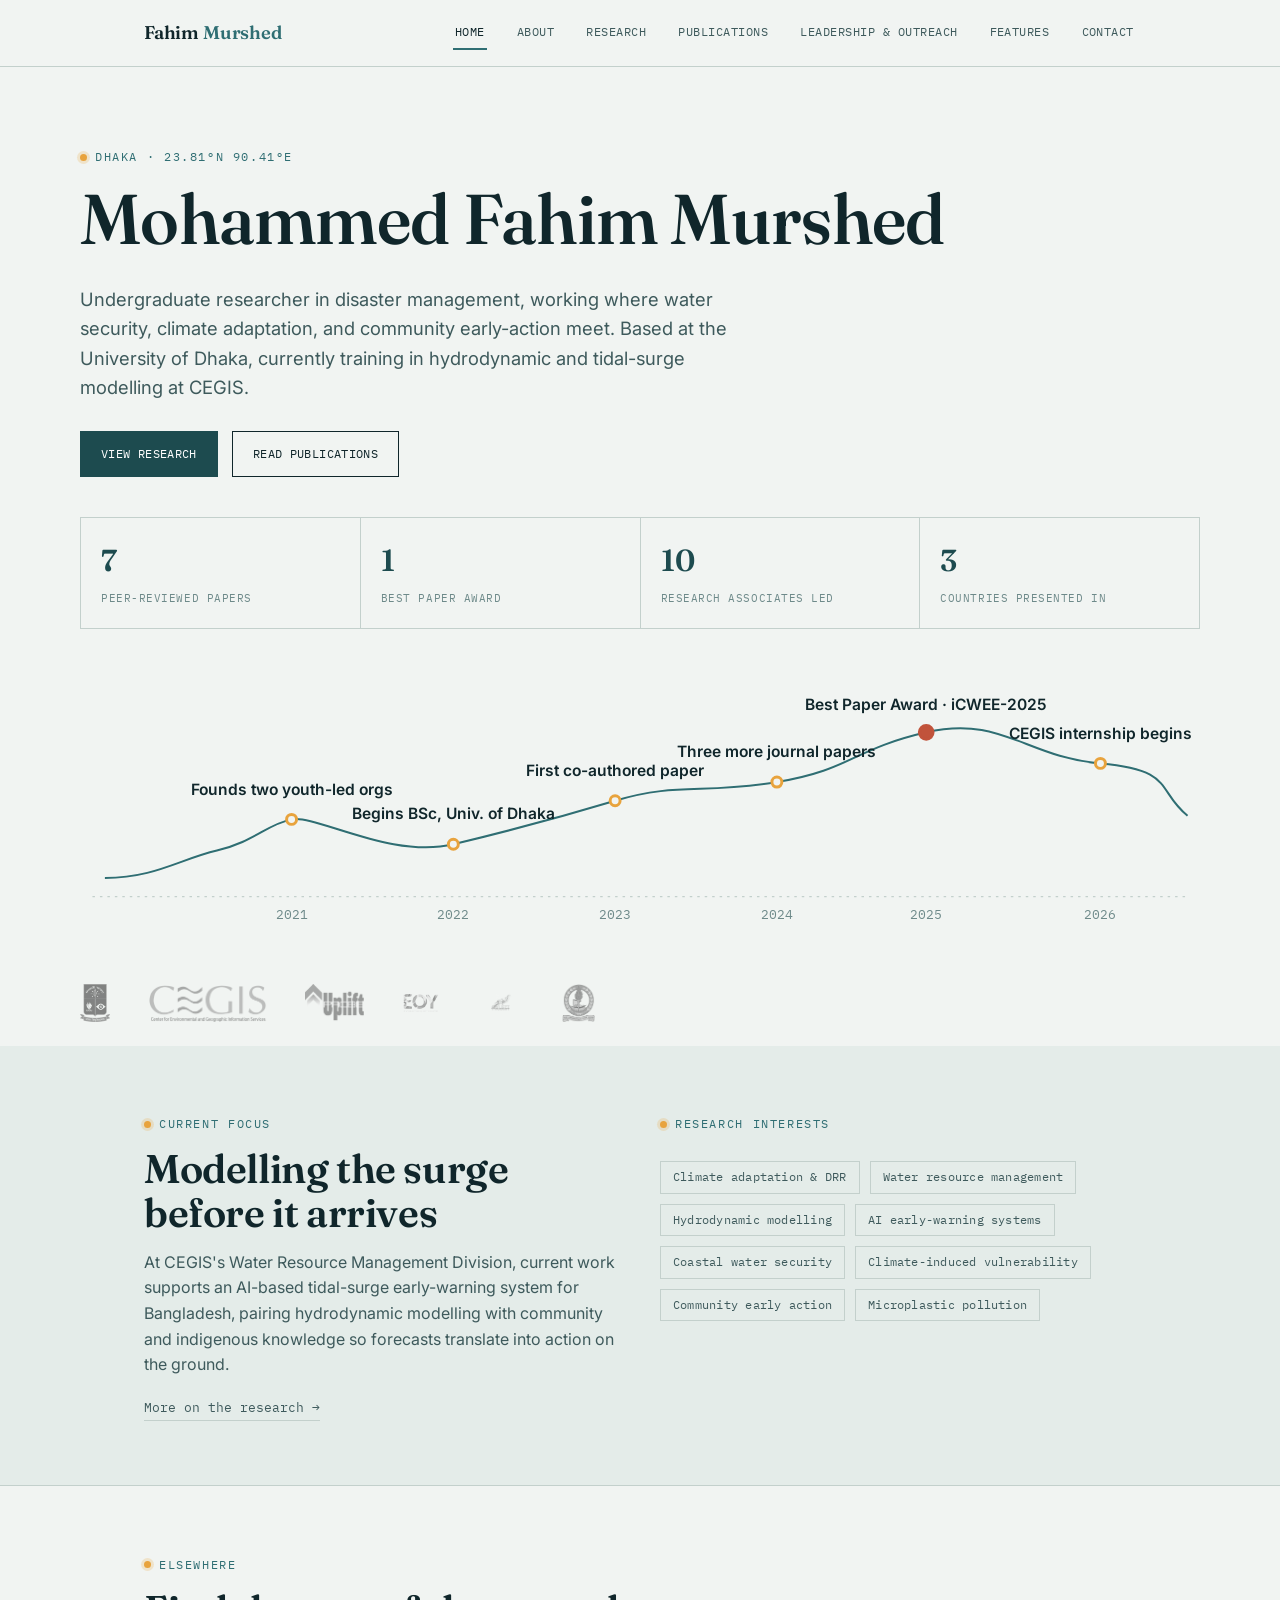
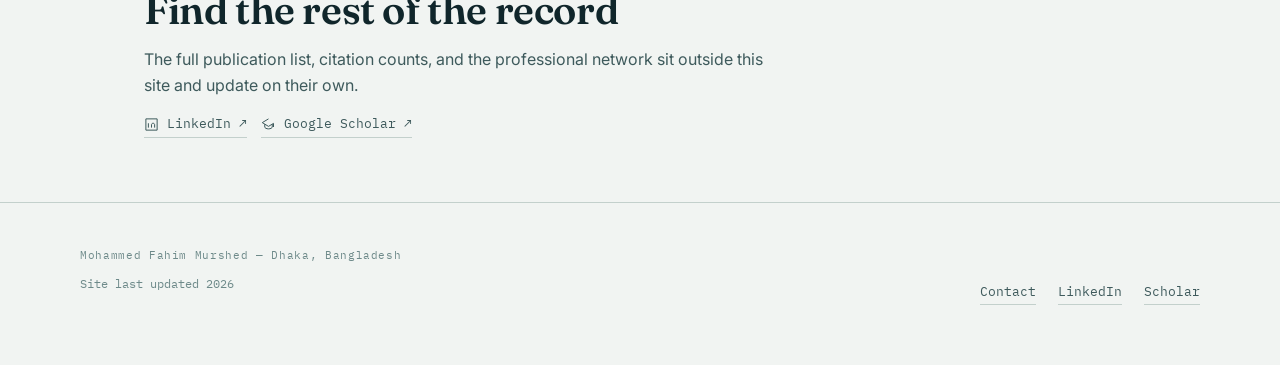
==== index.html @ e4953a94 "Add files via upload" ====
<!DOCTYPE html>
<html lang="en">
<head>
<meta charset="UTF-8">
<meta name="viewport" content="width=device-width, initial-scale=1.0">
<title>Mohammed Fahim Murshed — Disaster Management &amp; Climate Adaptation Research</title>
<meta name="description" content="Academic portfolio of Mohammed Fahim Murshed: disaster management, water security, climate adaptation, and community early-action research from Dhaka, Bangladesh.">
<link rel="preconnect" href="https://fonts.googleapis.com">
<link rel="preconnect" href="https://fonts.gstatic.com" crossorigin>
<link href="https://fonts.googleapis.com/css2?family=Fraunces:opsz,wght@9..144,400;9..144,560;9..144,650&family=Inter:wght@400;500;600;700&family=IBM+Plex+Mono:wght@400;500&display=swap" rel="stylesheet">
<link rel="stylesheet" href="css/style.css">
</head>
<body>
<a class="skip-link" href="#main">Skip to content</a>

<header class="site">
  <div class="nav-row">
    <a class="brand" href="index.html">Fahim <span>Murshed</span></a>
    <nav class="links" aria-label="Primary">
      <a href="index.html">Home</a>
      <a href="about.html">About</a>
      <a href="research.html">Research</a>
      <a href="publications.html">Publications</a>
      <a href="leadership.html">Leadership &amp; Outreach</a>
      <a href="features.html">Features</a>
      <a href="contact.html">Contact</a>
    </nav>
    <button class="nav-toggle" aria-label="Toggle menu" aria-expanded="false"><span></span></button>
  </div>
</header>

<main id="main">

  <section class="hero container">
    <p class="eyebrow">DHAKA · 23.81°N 90.41°E</p>
    <h1>Mohammed Fahim Murshed</h1>
    <p class="lede">Undergraduate researcher in disaster management, working where water security, climate adaptation, and community early-action meet. Based at the University of Dhaka, currently training in hydrodynamic and tidal-surge modelling at CEGIS.</p>

    <div class="btn-row">
      <a class="btn primary" href="research.html">View research</a>
      <a class="btn" href="publications.html">Read publications</a>
    </div>

    <div class="hero-stats reveal">
      <div><span class="num">7</span><span class="lbl">Peer-reviewed papers</span></div>
      <div><span class="num">1</span><span class="lbl">Best Paper Award</span></div>
      <div><span class="num">10</span><span class="lbl">Research associates led</span></div>
      <div><span class="num">3</span><span class="lbl">Countries presented in</span></div>
    </div>

    <div class="timeline-wrap reveal">
      <svg class="timeline-svg" viewBox="0 0 900 210" role="img" aria-labelledby="tl-title tl-desc">
        <title id="tl-title">Career milestones, 2019–2026</title>
        <desc id="tl-desc">A hydrograph-style line charting key milestones from secondary school through the current research internship.</desc>

        <line class="tl-axis" x1="10" y1="170" x2="890" y2="170" stroke-dasharray="2 4"/>

        <path class="tl-line" d="M20,155
          C 60,155 80,140 110,133
          S 150,112 170,108
          S 250,140 300,128
          S 380,108 430,93
          S 500,88 560,78
          S 620,52 680,38
          S 760,58 820,63
          S 865,85 890,105" />

        <g class="tl-point"><circle cx="170" cy="108" r="4"/>
          <text class="tl-text" x="170" y="88" text-anchor="middle">Founds two youth-led orgs</text>
          <text class="tl-year" x="170" y="188" text-anchor="middle">2021</text>
        </g>
        <g class="tl-point"><circle cx="300" cy="128" r="4"/>
          <text class="tl-text" x="300" y="108" text-anchor="middle">Begins BSc, Univ. of Dhaka</text>
          <text class="tl-year" x="300" y="188" text-anchor="middle">2022</text>
        </g>
        <g class="tl-point"><circle cx="430" cy="93" r="4"/>
          <text class="tl-text" x="430" y="73" text-anchor="middle">First co-authored paper</text>
          <text class="tl-year" x="430" y="188" text-anchor="middle">2023</text>
        </g>
        <g class="tl-point"><circle cx="560" cy="78" r="4"/>
          <text class="tl-text" x="560" y="58" text-anchor="middle">Three more journal papers</text>
          <text class="tl-year" x="560" y="188" text-anchor="middle">2024</text>
        </g>
        <g class="tl-point major"><circle cx="680" cy="38" r="5.5"/>
          <text class="tl-text" x="680" y="20" text-anchor="middle">Best Paper Award · iCWEE-2025</text>
          <text class="tl-year" x="680" y="188" text-anchor="middle">2025</text>
        </g>
        <g class="tl-point"><circle cx="820" cy="63" r="4"/>
          <text class="tl-text" x="820" y="43" text-anchor="middle">CEGIS internship begins</text>
          <text class="tl-year" x="820" y="188" text-anchor="middle">2026</text>
        </g>
      </svg>
    </div>

    <div class="logo-strip reveal" aria-label="Affiliated organizations">
      <img src="assets/logos/dhaka-university.png" alt="University of Dhaka">
      <img src="assets/logos/cegis.png" alt="CEGIS">
      <img src="assets/logos/uplift-probe.png" alt="Uplift Probe">
      <img src="assets/logos/evolution-of-youth.png" alt="Evolution of Youth">
      <img src="assets/logos/project-evolved-bangladesh.png" alt="Project Evolved Bangladesh">
      <img src="assets/logos/drmc.png" alt="Dhaka Residential Model College">
    </div>
  </section>

  <section class="section panel">
    <div class="container grid-2">
      <div class="reveal">
        <p class="eyebrow">Current focus</p>
        <h2>Modelling the surge before it arrives</h2>
        <p>At CEGIS's Water Resource Management Division, current work supports an AI-based tidal-surge early-warning system for Bangladesh, pairing hydrodynamic modelling with community and indigenous knowledge so forecasts translate into action on the ground.</p>
        <a class="icon-link" href="research.html">More on the research →</a>
      </div>
      <div class="reveal">
        <p class="eyebrow">Research interests</p>
        <div class="pill-row">
          <span class="pill">Climate adaptation &amp; DRR</span>
          <span class="pill">Water resource management</span>
          <span class="pill">Hydrodynamic modelling</span>
          <span class="pill">AI early-warning systems</span>
          <span class="pill">Coastal water security</span>
          <span class="pill">Climate-induced vulnerability</span>
          <span class="pill">Community early action</span>
          <span class="pill">Microplastic pollution</span>
        </div>
      </div>
    </div>
  </section>

  <section class="section">
    <div class="container">
      <p class="eyebrow">Elsewhere</p>
      <h2>Find the rest of the record</h2>
      <p>The full publication list, citation counts, and the professional network sit outside this site and update on their own.</p>
      <div class="btn-row" style="margin-top:8px;">
        <a class="icon-link" href="https://www.linkedin.com/in/fahim65200/" target="_blank" rel="noopener">
          <svg viewBox="0 0 24 24" fill="none" stroke="currentColor" stroke-width="1.6"><path d="M7 17V10M7 7v.01M12 17v-4.5c0-1.5 1-2.5 2.5-2.5s2.5 1 2.5 2.5V17M3 3h18v18H3z"/></svg>
          LinkedIn ↗
        </a>
        <a class="icon-link" href="https://scholar.google.com/citations?user=b2L1g1sAAAAJ&hl=en&oi=ao" target="_blank" rel="noopener">
          <svg viewBox="0 0 24 24" fill="none" stroke="currentColor" stroke-width="1.6"><path d="M12 3 2 9l10 6 8-4.8V16M6 11.5V16c0 1.5 2.7 3 6 3s6-1.5 6-3v-4.5"/></svg>
          Google Scholar ↗
        </a>
      </div>
    </div>
  </section>

</main>

<footer class="site">
  <div class="footer-row">
    <div>
      <p class="tag">Mohammed Fahim Murshed — Dhaka, Bangladesh</p>
      <p class="footer-fine">Site last updated 2026</p>
    </div>
    <div class="footer-links">
      <a class="icon-link" href="contact.html">Contact</a>
      <a class="icon-link" href="https://www.linkedin.com/in/fahim65200/" target="_blank" rel="noopener">LinkedIn</a>
      <a class="icon-link" href="https://scholar.google.com/citations?user=b2L1g1sAAAAJ&hl=en&oi=ao" target="_blank" rel="noopener">Scholar</a>
    </div>
  </div>
</footer>

<script src="js/main.js"></script>
</body>
</html>
---- css/style.css ----
/* ============================================================
   Mohammed Fahim Murshed — Academic Portfolio
   Design language: a hydrograph / tide-gauge reading.
   The signature line motif that runs through the site is drawn
   from the subject's own research (tidal-surge early warning) —
   career milestones and section breaks are rendered the way a
   gauge station renders a water-level trace.
   ============================================================ */

:root{
  --bg:        #F1F4F2;
  --bg-panel:  #E4ECE9;
  --bg-panel-2:#DCE6E2;
  --ink:       #10262B;
  --ink-soft:  #3E5A5C;
  --ink-faint: #6E8A8A;
  --teal:      #2F6E73;
  --teal-deep: #1D4B4F;
  --amber:     #E8A33D;
  --coral:     #C1533B;
  --hairline:  #C3D0CC;
  --white:     #FFFFFF;

  --display: "Fraunces", "Iowan Old Style", serif;
  --body:    "Inter", -apple-system, BlinkMacSystemFont, sans-serif;
  --mono:    "IBM Plex Mono", ui-monospace, SFMono-Regular, monospace;

  --maxw: 1120px;
  --pad: clamp(20px, 5vw, 64px);
}

*,*::before,*::after{ box-sizing:border-box; }
html{ scroll-behavior:smooth; }

@media (prefers-reduced-motion: reduce){
  html{ scroll-behavior:auto; }
  *,*::before,*::after{ animation-duration:0.01ms !important; animation-iteration-count:1 !important; transition-duration:0.01ms !important; }
}

body{
  margin:0;
  background:var(--bg);
  color:var(--ink);
  font-family:var(--body);
  font-size:16px;
  line-height:1.6;
  -webkit-font-smoothing:antialiased;
}

img{ max-width:100%; display:block; }
a{ color:inherit; }

h1,h2,h3,h4{
  font-family:var(--display);
  font-weight:600;
  line-height:1.08;
  margin:0 0 0.4em;
  color:var(--ink);
  letter-spacing:-0.01em;
}
h1{ font-size:clamp(2.4rem, 6vw, 4.4rem); font-optical-sizing:auto; font-weight:560; }
h2{ font-size:clamp(1.7rem, 3.6vw, 2.5rem); }
h3{ font-size:clamp(1.15rem, 2vw, 1.45rem); }

p{ margin:0 0 1em; color:var(--ink-soft); max-width:62ch; }

.eyebrow{
  font-family:var(--mono);
  font-size:0.72rem;
  letter-spacing:0.14em;
  text-transform:uppercase;
  color:var(--teal);
  display:inline-flex;
  align-items:center;
  gap:8px;
  margin-bottom:14px;
}
.eyebrow::before{
  content:"";
  width:7px; height:7px;
  border-radius:50%;
  background:var(--amber);
  box-shadow:0 0 0 3px rgba(232,163,61,0.22);
  flex:none;
}

.tag{
  font-family:var(--mono);
  font-size:0.68rem;
  letter-spacing:0.06em;
  color:var(--ink-faint);
}

.container{
  max-width:var(--maxw);
  margin:0 auto;
  padding-left:var(--pad);
  padding-right:var(--pad);
}

/* ---------- header / nav ---------- */
header.site{
  position:sticky; top:0; z-index:40;
  background:rgba(241,244,242,0.88);
  backdrop-filter:blur(8px);
  border-bottom:1px solid var(--hairline);
}
.nav-row{
  max-width:var(--maxw);
  margin:0 auto;
  padding:16px var(--pad);
  display:flex;
  align-items:center;
  justify-content:space-between;
  gap:24px;
}
.brand{
  font-family:var(--display);
  font-weight:600;
  font-size:1.15rem;
  text-decoration:none;
  color:var(--ink);
  letter-spacing:-0.01em;
}
.brand span{ color:var(--teal); }

nav.links{
  display:flex;
  align-items:center;
  gap:28px;
  font-family:var(--mono);
  font-size:0.78rem;
  letter-spacing:0.04em;
  text-transform:uppercase;
}
nav.links a{
  text-decoration:none;
  color:var(--ink-soft);
  padding:6px 2px;
  border-bottom:2px solid transparent;
  transition:color .15s ease, border-color .15s ease;
}
nav.links a:hover, nav.links a:focus-visible{ color:var(--ink); border-color:var(--amber); }
nav.links a.active{ color:var(--ink); border-color:var(--teal); }

.nav-toggle{
  display:none;
  background:none; border:1px solid var(--hairline); border-radius:8px;
  width:40px; height:40px; cursor:pointer;
  align-items:center; justify-content:center;
}
.nav-toggle span, .nav-toggle span::before, .nav-toggle span::after{
  content:""; display:block; width:18px; height:2px; background:var(--ink);
  position:relative; transition:transform .2s ease, opacity .2s ease;
}
.nav-toggle span::before{ position:absolute; top:-6px; }
.nav-toggle span::after{ position:absolute; top:6px; }

@media (max-width: 760px){
  nav.links{
    position:fixed; inset:64px 0 auto 0; z-index:39;
    background:var(--bg); border-bottom:1px solid var(--hairline);
    flex-direction:column; align-items:flex-start; gap:0;
    padding:8px var(--pad) 18px;
    transform:translateY(-8px); opacity:0; pointer-events:none;
    transition:transform .18s ease, opacity .18s ease;
  }
  nav.links.open{ transform:translateY(0); opacity:1; pointer-events:auto; }
  nav.links a{ width:100%; padding:12px 0; border-bottom:1px solid var(--hairline); }
  .nav-toggle{ display:flex; }
}

/* ---------- gauge / hydrograph divider ---------- */
.gauge-rule{
  width:100%;
  height:34px;
  display:block;
  color:var(--teal);
}
.gauge-rule path{ fill:none; stroke:currentColor; stroke-width:1.4; opacity:0.55; }
.gauge-rule .baseline{ stroke:var(--hairline); stroke-width:1; opacity:1; }

.section{
  padding:64px 0;
  border-bottom:1px solid var(--hairline);
}
.section:last-of-type{ border-bottom:none; }
.section.panel{ background:var(--bg-panel); }

/* ---------- hero ---------- */
.hero{ padding:76px 0 24px; }
.hero .lede{ font-size:1.15rem; max-width:56ch; color:var(--ink-soft); }
.hero-stats{
  display:grid; grid-template-columns:repeat(auto-fit,minmax(150px,1fr));
  gap:1px; background:var(--hairline);
  border:1px solid var(--hairline);
  margin-top:40px;
}
.hero-stats div{
  background:var(--bg); padding:18px 20px;
}
.hero-stats .num{
  font-family:var(--display); font-size:1.9rem; font-weight:600; color:var(--teal-deep);
  display:block;
}
.hero-stats .lbl{
  font-family:var(--mono); font-size:0.68rem; letter-spacing:0.05em;
  text-transform:uppercase; color:var(--ink-faint);
}

/* ---------- timeline (hydrograph) ---------- */
.timeline-wrap{ margin-top:56px; overflow-x:auto; }
.timeline-svg{ min-width:640px; width:100%; height:auto; }
.tl-point circle{ fill:var(--bg); stroke:var(--amber); stroke-width:2.4; }
.tl-point.major circle{ stroke:var(--coral); fill:var(--coral); }
.tl-line{ fill:none; stroke:var(--teal); stroke-width:1.6; }
.tl-axis{ stroke:var(--hairline); stroke-width:1; }
.tl-label{ font-family:var(--mono); font-size:10.5px; fill:var(--ink-faint); }
.tl-year{ font-family:var(--mono); font-size:10.5px; fill:var(--ink-faint); }
.tl-text{ font-family:var(--body); font-size:12.5px; fill:var(--ink); font-weight:600; }

/* ---------- cards / lists ---------- */
.grid-2{ display:grid; grid-template-columns:1fr 1fr; gap:40px; }
.grid-3{ display:grid; grid-template-columns:repeat(3,1fr); gap:28px; }
@media (max-width:760px){ .grid-2,.grid-3{ grid-template-columns:1fr; } }

.card{
  border:1px solid var(--hairline);
  background:var(--bg);
  padding:26px 28px;
}

.entry{
  display:grid;
  grid-template-columns:160px 1fr;
  gap:24px;
  padding:28px 0;
  border-top:1px solid var(--hairline);
}
.entry:first-of-type{ border-top:none; }
.entry .when{
  font-family:var(--mono); font-size:0.75rem; color:var(--ink-faint);
  letter-spacing:0.03em; padding-top:4px;
}
.entry .role{ font-weight:600; color:var(--ink); font-family:var(--display); font-size:1.15rem; margin-bottom:2px;}
.entry .org{ color:var(--teal-deep); font-weight:600; font-size:0.92rem; margin-bottom:10px; }
.entry ul{ margin:10px 0 0; padding-left:1.1em; color:var(--ink-soft); }
.entry li{ margin-bottom:6px; }
@media (max-width:640px){ .entry{ grid-template-columns:1fr; gap:6px; } }

/* publications */
.pub-list{ counter-reset:pub; margin-top:8px; }
.pub{
  counter-increment:pub;
  border-top:1px solid var(--hairline);
  padding:20px 0 20px 44px;
  position:relative;
}
.pub:first-child{ border-top:none; }
.pub::before{
  content:counter(pub, decimal-leading-zero);
  position:absolute; left:0; top:20px;
  font-family:var(--mono); font-size:0.75rem; color:var(--amber);
}
.pub .cite{ color:var(--ink); }
.pub .cite b{ font-weight:700; }
.pub .venue{ font-style:italic; color:var(--ink-soft); }
.pub .kind{
  font-family:var(--mono); font-size:0.65rem; letter-spacing:0.06em;
  text-transform:uppercase; color:var(--teal); border:1px solid var(--teal);
  padding:2px 8px; border-radius:20px; display:inline-block; margin-bottom:8px;
}
.pub .kind.preprint{ color:var(--coral); border-color:var(--coral); }

/* honors */
.honors{ list-style:none; margin:0; padding:0; }
.honors li{
  display:grid; grid-template-columns:1fr auto; gap:16px;
  padding:14px 0; border-top:1px solid var(--hairline); color:var(--ink);
}
.honors li:first-child{ border-top:none; }
.honors .yr{ font-family:var(--mono); font-size:0.75rem; color:var(--ink-faint); white-space:nowrap; }

/* pills */
.pill-row{ display:flex; flex-wrap:wrap; gap:10px; margin-top:14px; }
.pill{
  font-family:var(--mono); font-size:0.72rem; letter-spacing:0.02em;
  border:1px solid var(--hairline); padding:6px 12px; color:var(--ink-soft);
}

/* buttons / links */
.btn{
  display:inline-flex; align-items:center; gap:8px;
  font-family:var(--mono); font-size:0.78rem; letter-spacing:0.03em; text-transform:uppercase;
  padding:12px 20px; border:1px solid var(--ink); text-decoration:none; color:var(--ink);
  transition:background .15s ease, color .15s ease;
}
.btn:hover, .btn:focus-visible{ background:var(--ink); color:var(--bg); }
.btn.primary{ background:var(--teal-deep); border-color:var(--teal-deep); color:var(--white); }
.btn.primary:hover{ background:var(--ink); border-color:var(--ink); }
.btn-row{ display:flex; flex-wrap:wrap; gap:14px; margin-top:28px; }

.icon-link{
  display:inline-flex; align-items:center; gap:8px;
  text-decoration:none; color:var(--ink-soft); font-family:var(--mono); font-size:0.8rem;
  border-bottom:1px solid var(--hairline); padding-bottom:2px;
}
.icon-link:hover{ color:var(--teal-deep); border-color:var(--teal-deep); }
.icon-link svg{ width:15px; height:15px; flex:none; }

/* features page */
.feature-group{
  padding:32px 0;
  border-top:1px solid var(--hairline);
}
.feature-group:first-of-type{ border-top:none; padding-top:0; }
.feature-group > h3{ margin-bottom:8px; }
.feature-group > p{ margin-bottom:0; max-width:70ch; }

.feature-grid{
  display:grid; grid-template-columns:repeat(3,1fr); gap:26px;
  margin-top:26px;
}
@media (max-width:900px){ .feature-grid{ grid-template-columns:repeat(2,1fr); } }
@media (max-width:640px){ .feature-grid{ grid-template-columns:1fr; } }

.feature-card{
  display:block; text-decoration:none;
  border:1px solid var(--hairline);
  background:var(--bg);
  transition:transform .2s ease, box-shadow .2s ease;
}
.feature-card:hover{ transform:translateY(-4px); box-shadow:0 10px 24px rgba(16,38,43,0.10); }
.feature-card img{
  width:100%; height:210px; object-fit:cover; display:block;
  border-bottom:1px solid var(--hairline);
}
.feature-card .meta{ padding:16px 18px 18px; }
.feature-card .outlet{
  font-family:var(--display); font-weight:600; font-size:1.02rem; color:var(--ink);
  margin-bottom:2px;
}
.feature-card .date{
  font-family:var(--mono); font-size:0.68rem; color:var(--ink-faint);
  letter-spacing:0.03em; display:block; margin-bottom:10px;
}
.feature-card .blurb{
  font-size:0.86rem; color:var(--ink-soft); line-height:1.5; margin:0;
}

/* org logos */
.logo-strip{
  display:flex; flex-wrap:wrap; align-items:center; gap:38px;
  margin-top:30px;
}
.logo-strip img{
  height:38px; width:auto; max-width:130px; object-fit:contain;
  filter:grayscale(1) opacity(0.55);
  transition:filter .2s ease;
}
.logo-strip img:hover{ filter:grayscale(0) opacity(1); }

.org-logo{
  height:28px; width:auto; max-width:84px; object-fit:contain;
  vertical-align:middle; margin-right:10px;
  display:inline-block;
  position:relative; top:-2px;
}

/* footer */
footer.site{
  padding:44px var(--pad) 60px;
  border-top:1px solid var(--hairline);
}
.footer-row{
  max-width:var(--maxw); margin:0 auto;
  display:flex; justify-content:space-between; align-items:flex-end; flex-wrap:wrap; gap:20px;
}
.footer-links{ display:flex; gap:22px; flex-wrap:wrap; }
.footer-fine{ font-family:var(--mono); font-size:0.72rem; color:var(--ink-faint); }

/* page header (non-home pages) */
.page-head{ padding:56px 0 8px; }
.page-head p{ font-size:1.05rem; }

/* reveal-on-scroll */
.reveal{ opacity:0; transform:translateY(14px); transition:opacity .5s ease, transform .5s ease; }
.reveal.in{ opacity:1; transform:none; }

/* skip link */
.skip-link{
  position:absolute; left:-9999px; top:auto;
  background:var(--ink); color:var(--bg); padding:10px 16px; z-index:100;
}
.skip-link:focus{ left:16px; top:16px; }

:focus-visible{ outline:2px solid var(--amber); outline-offset:2px; }
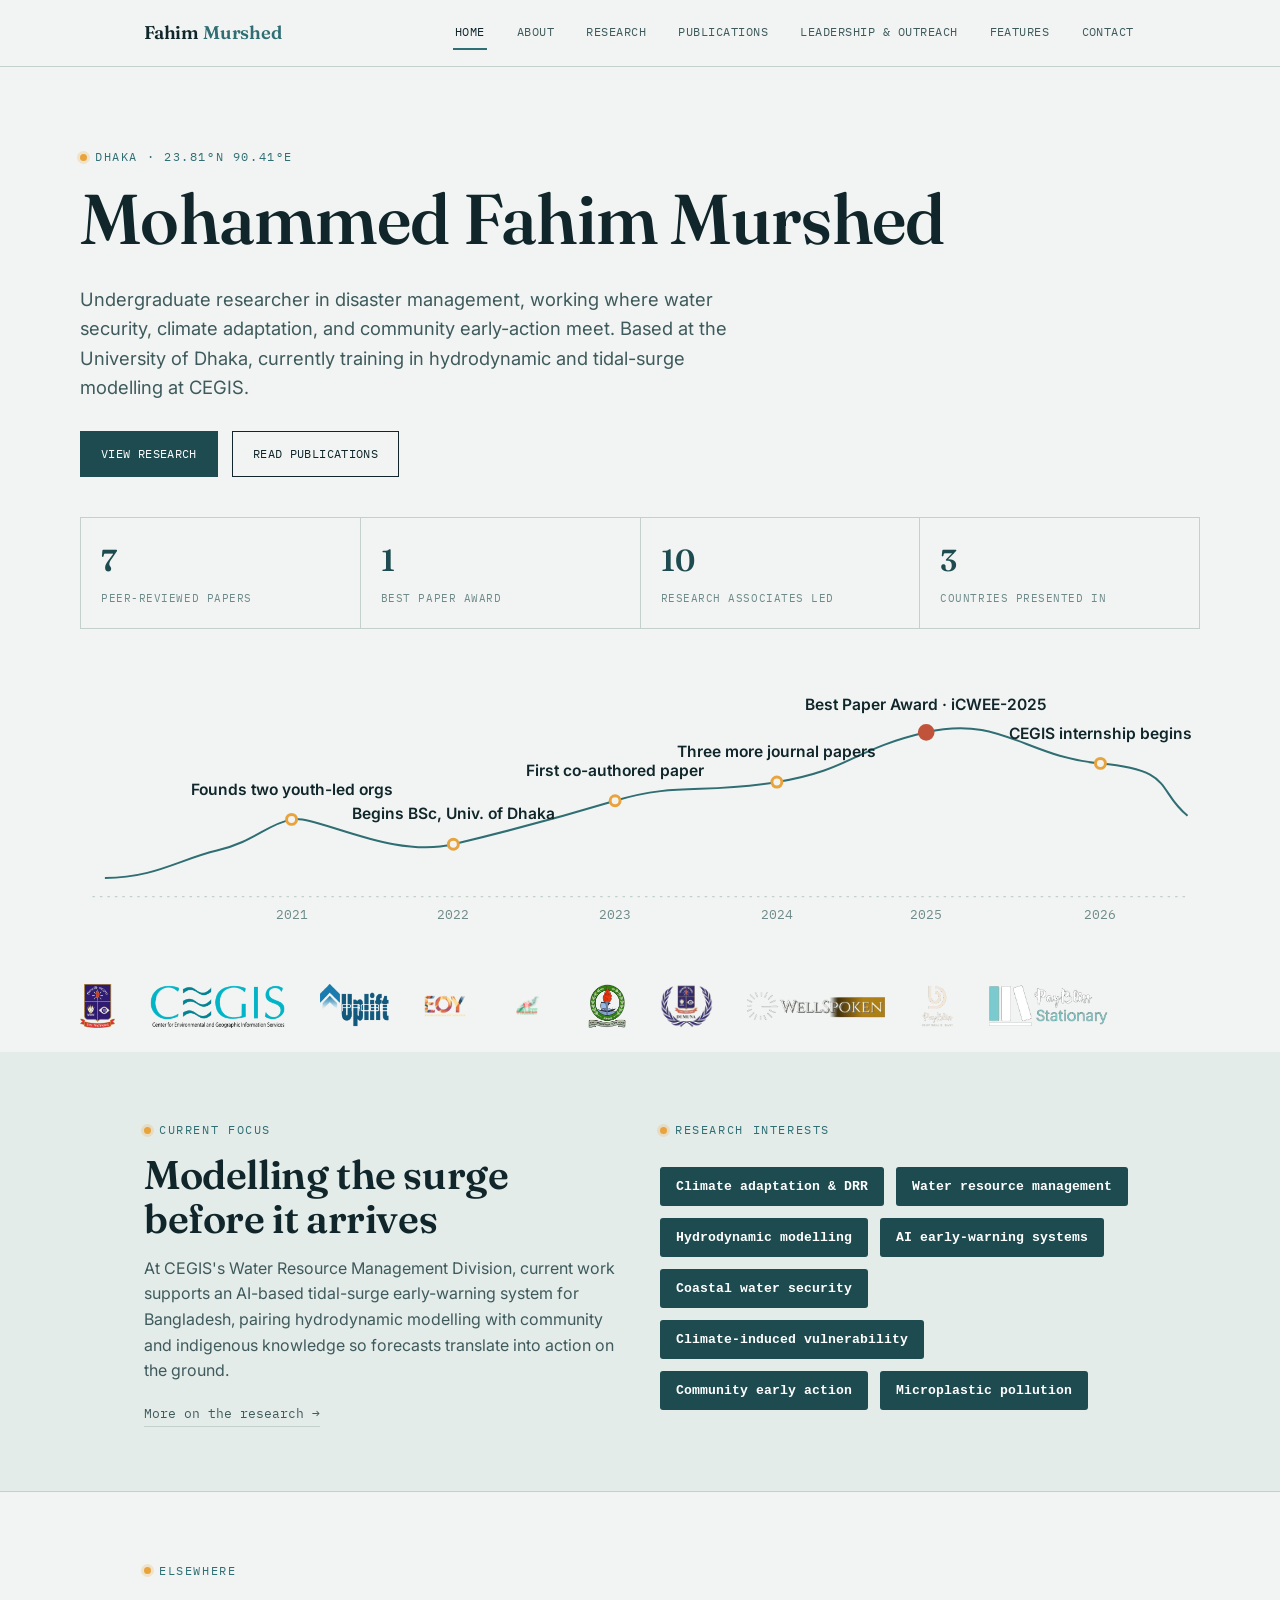
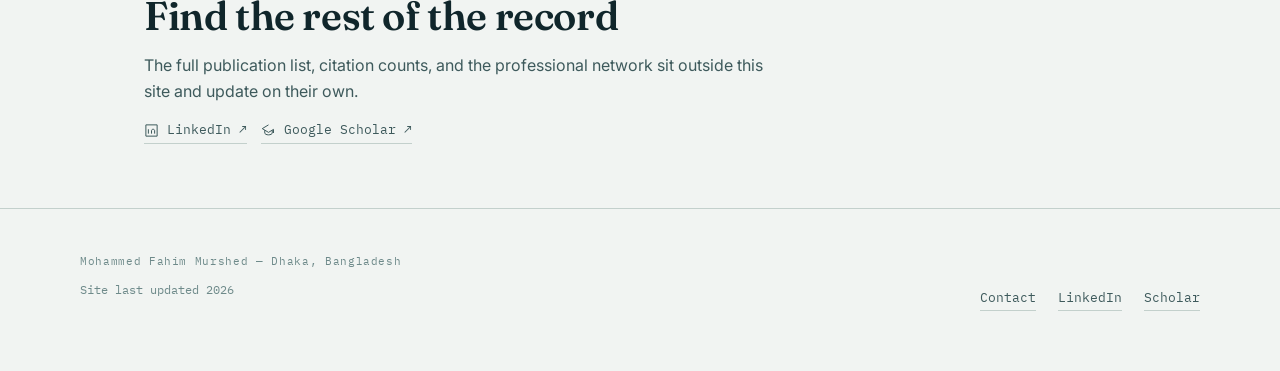
==== commit f2f608f4: "Add files via upload" ====
--- a/index.html
+++ b/index.html
@@ -99,6 +99,10 @@
       <img src="assets/logos/evolution-of-youth.png" alt="Evolution of Youth">
       <img src="assets/logos/project-evolved-bangladesh.png" alt="Project Evolved Bangladesh">
       <img src="assets/logos/drmc.png" alt="Dhaka Residential Model College">
+      <img src="assets/logos/dumuna.png" alt="Dhaka University Model United Nations Association">
+      <img src="assets/logos/wellspoken.png" alt="WellSpoken">
+      <img src="assets/logos/paybliss.png" alt="PayBliss">
+      <img src="assets/logos/paybliss-stationery.png" alt="PayBliss Stationery">
     </div>
   </section>
 
--- a/css/style.css
+++ b/css/style.css
@@ -31,6 +31,7 @@
 
 *,*::before,*::after{ box-sizing:border-box; }
 html{ scroll-behavior:smooth; }
+html, body{ max-width:100%; overflow-x:hidden; }
 
 @media (prefers-reduced-motion: reduce){
   html{ scroll-behavior:auto; }
@@ -229,6 +230,10 @@
   background:var(--bg);
   padding:26px 28px;
 }
+.card-logo{
+  height:42px; width:auto; max-width:160px; object-fit:contain;
+  display:block; margin-bottom:16px;
+}
 
 .entry{
   display:grid;
@@ -239,8 +244,8 @@
 }
 .entry:first-of-type{ border-top:none; }
 .entry .when{
-  font-family:var(--mono); font-size:0.75rem; color:var(--ink-faint);
-  letter-spacing:0.03em; padding-top:4px;
+  font-family:var(--mono); font-size:0.92rem; font-weight:600; color:var(--ink);
+  letter-spacing:0.02em; padding-top:4px;
 }
 .entry .role{ font-weight:600; color:var(--ink); font-family:var(--display); font-size:1.15rem; margin-bottom:2px;}
 .entry .org{ color:var(--teal-deep); font-weight:600; font-size:0.92rem; margin-bottom:10px; }
@@ -271,6 +276,12 @@
   padding:2px 8px; border-radius:20px; display:inline-block; margin-bottom:8px;
 }
 .pub .kind.preprint{ color:var(--coral); border-color:var(--coral); }
+.pub .doi-link{
+  font-family:var(--mono); font-size:0.78rem; color:var(--teal-deep);
+  text-decoration:none; border-bottom:1px solid var(--teal-deep); padding-bottom:1px;
+  white-space:nowrap;
+}
+.pub .doi-link:hover{ color:var(--ink); border-color:var(--ink); }
 
 /* honors */
 .honors{ list-style:none; margin:0; padding:0; }
@@ -279,13 +290,14 @@
   padding:14px 0; border-top:1px solid var(--hairline); color:var(--ink);
 }
 .honors li:first-child{ border-top:none; }
-.honors .yr{ font-family:var(--mono); font-size:0.75rem; color:var(--ink-faint); white-space:nowrap; }
+.honors .yr{ font-family:var(--mono); font-size:0.95rem; font-weight:700; color:var(--teal-deep); white-space:nowrap; }
 
 /* pills */
-.pill-row{ display:flex; flex-wrap:wrap; gap:10px; margin-top:14px; }
+.pill-row{ display:flex; flex-wrap:wrap; gap:12px; margin-top:14px; }
 .pill{
-  font-family:var(--mono); font-size:0.72rem; letter-spacing:0.02em;
-  border:1px solid var(--hairline); padding:6px 12px; color:var(--ink-soft);
+  font-family:var(--mono); font-size:0.82rem; font-weight:600; letter-spacing:0.01em;
+  background:var(--teal-deep); color:var(--white); border:none;
+  padding:9px 16px; border-radius:3px;
 }
 
 /* buttons / links */
@@ -308,6 +320,22 @@
 .icon-link:hover{ color:var(--teal-deep); border-color:var(--teal-deep); }
 .icon-link svg{ width:15px; height:15px; flex:none; }
 
+.social-btn{
+  display:inline-flex; align-items:center; gap:12px;
+  text-decoration:none; font-family:var(--body); font-weight:600; font-size:1.02rem;
+  color:var(--ink); background:var(--bg); border:1px solid var(--hairline);
+  padding:12px 20px 12px 14px; border-radius:6px;
+  transition:transform .15s ease, box-shadow .15s ease, border-color .15s ease;
+}
+.social-btn:hover{ transform:translateY(-2px); box-shadow:0 8px 20px rgba(16,38,43,0.12); }
+.social-btn .badge{
+  width:34px; height:34px; border-radius:7px; flex:none;
+  display:flex; align-items:center; justify-content:center;
+}
+.social-btn.linkedin .badge{ background:#0A66C2; }
+.social-btn.scholar .badge{ background:#4285F4; }
+.social-btn .badge svg{ width:19px; height:19px; }
+
 /* features page */
 .feature-group{
   padding:32px 0;
@@ -350,22 +378,24 @@
 
 /* org logos */
 .logo-strip{
-  display:flex; flex-wrap:wrap; align-items:center; gap:38px;
+  display:flex; flex-wrap:wrap; align-items:center; gap:34px;
   margin-top:30px;
 }
 .logo-strip img{
-  height:38px; width:auto; max-width:130px; object-fit:contain;
-  filter:grayscale(1) opacity(0.55);
-  transition:filter .2s ease;
-}
-.logo-strip img:hover{ filter:grayscale(0) opacity(1); }
-
-.org-logo{
-  height:28px; width:auto; max-width:84px; object-fit:contain;
-  vertical-align:middle; margin-right:10px;
-  display:inline-block;
-  position:relative; top:-2px;
-}
+  height:44px; width:auto; max-width:140px; object-fit:contain;
+  transition:transform .2s ease;
+}
+.logo-strip img:hover{ transform:translateY(-3px); }
+
+.entry-head{
+  display:flex; align-items:center; gap:14px;
+  margin-bottom:4px;
+}
+.entry-head .org-logo{
+  height:44px; width:auto; max-width:120px; object-fit:contain;
+  flex:none;
+}
+.entry-head .role{ margin-bottom:0; }
 
 /* footer */
 footer.site{
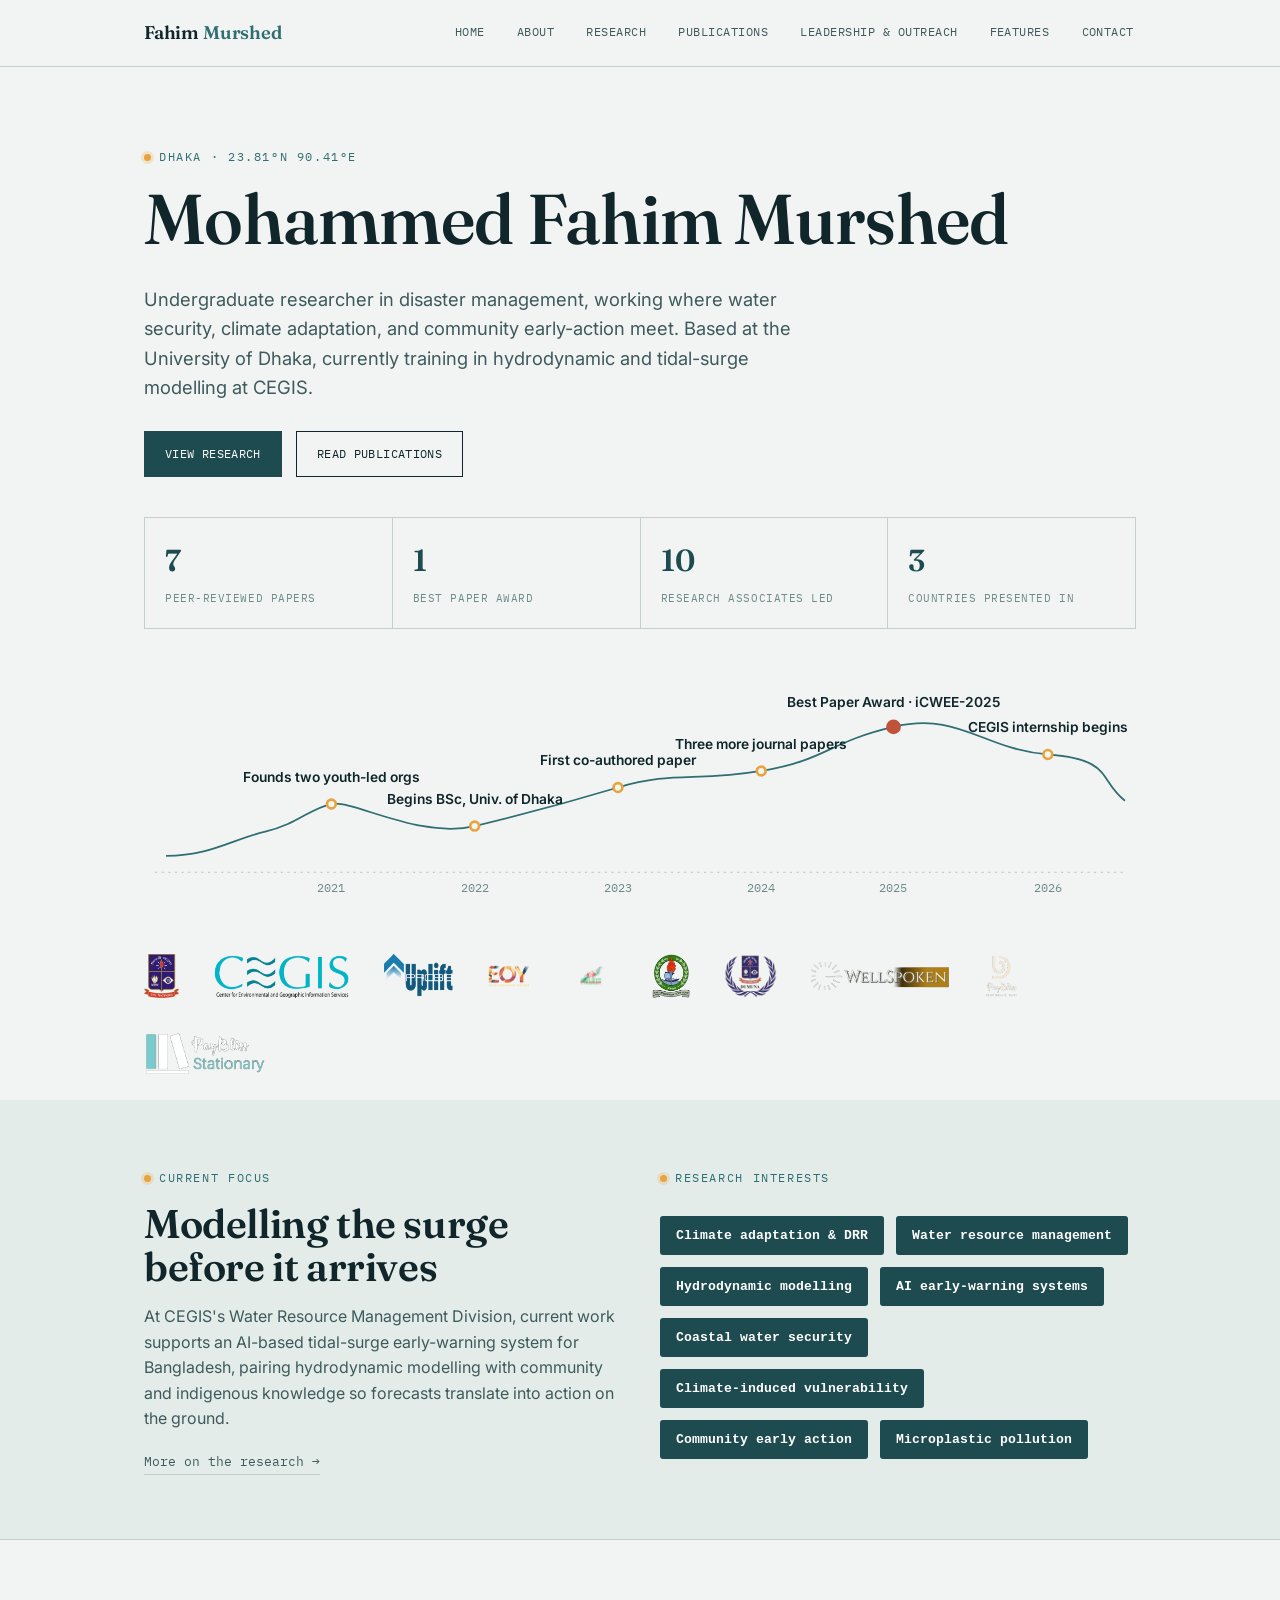
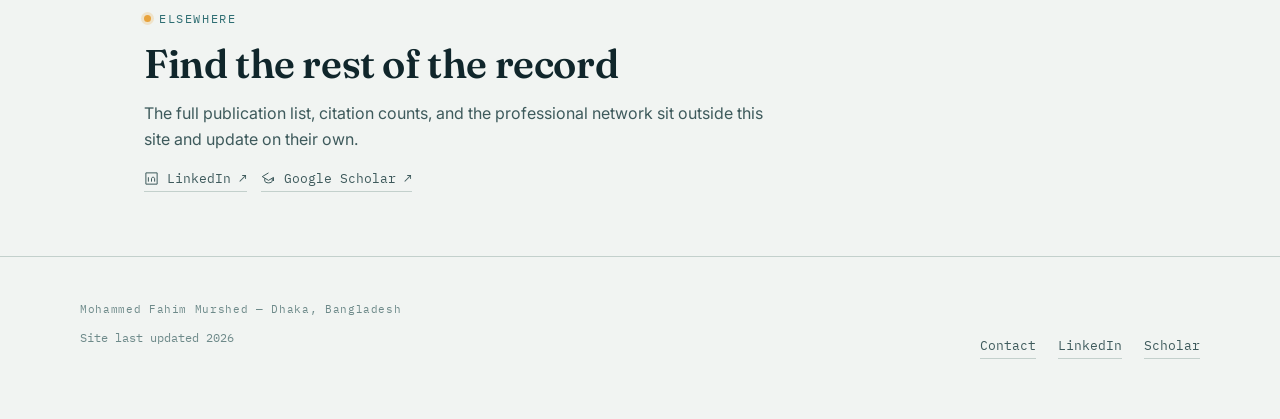
==== commit c4d05e5f: "Add files via upload" ====
--- a/index.html
+++ b/index.html
@@ -8,22 +8,22 @@
 <link rel="preconnect" href="https://fonts.googleapis.com">
 <link rel="preconnect" href="https://fonts.gstatic.com" crossorigin>
 <link href="https://fonts.googleapis.com/css2?family=Fraunces:opsz,wght@9..144,400;9..144,560;9..144,650&family=Inter:wght@400;500;600;700&family=IBM+Plex+Mono:wght@400;500&display=swap" rel="stylesheet">
-<link rel="stylesheet" href="css/style.css">
+<link rel="stylesheet" href="/css/style.css">
 </head>
 <body>
 <a class="skip-link" href="#main">Skip to content</a>
 
 <header class="site">
   <div class="nav-row">
-    <a class="brand" href="index.html">Fahim <span>Murshed</span></a>
+    <a class="brand" href="/">Fahim <span>Murshed</span></a>
     <nav class="links" aria-label="Primary">
-      <a href="index.html">Home</a>
-      <a href="about.html">About</a>
-      <a href="research.html">Research</a>
-      <a href="publications.html">Publications</a>
-      <a href="leadership.html">Leadership &amp; Outreach</a>
-      <a href="features.html">Features</a>
-      <a href="contact.html">Contact</a>
+      <a href="/">Home</a>
+      <a href="/about/">About</a>
+      <a href="/research/">Research</a>
+      <a href="/publications/">Publications</a>
+      <a href="/leadership/">Leadership &amp; Outreach</a>
+      <a href="/features/">Features</a>
+      <a href="/contact/">Contact</a>
     </nav>
     <button class="nav-toggle" aria-label="Toggle menu" aria-expanded="false"><span></span></button>
   </div>
@@ -37,8 +37,8 @@
     <p class="lede">Undergraduate researcher in disaster management, working where water security, climate adaptation, and community early-action meet. Based at the University of Dhaka, currently training in hydrodynamic and tidal-surge modelling at CEGIS.</p>
 
     <div class="btn-row">
-      <a class="btn primary" href="research.html">View research</a>
-      <a class="btn" href="publications.html">Read publications</a>
+      <a class="btn primary" href="/research/">View research</a>
+      <a class="btn" href="/publications/">Read publications</a>
     </div>
 
     <div class="hero-stats reveal">
@@ -93,16 +93,16 @@
     </div>
 
     <div class="logo-strip reveal" aria-label="Affiliated organizations">
-      <img src="assets/logos/dhaka-university.png" alt="University of Dhaka">
-      <img src="assets/logos/cegis.png" alt="CEGIS">
-      <img src="assets/logos/uplift-probe.png" alt="Uplift Probe">
-      <img src="assets/logos/evolution-of-youth.png" alt="Evolution of Youth">
-      <img src="assets/logos/project-evolved-bangladesh.png" alt="Project Evolved Bangladesh">
-      <img src="assets/logos/drmc.png" alt="Dhaka Residential Model College">
-      <img src="assets/logos/dumuna.png" alt="Dhaka University Model United Nations Association">
-      <img src="assets/logos/wellspoken.png" alt="WellSpoken">
-      <img src="assets/logos/paybliss.png" alt="PayBliss">
-      <img src="assets/logos/paybliss-stationery.png" alt="PayBliss Stationery">
+      <img src="/assets/logos/dhaka-university.png" alt="University of Dhaka">
+      <img src="/assets/logos/cegis.png" alt="CEGIS">
+      <img src="/assets/logos/uplift-probe.png" alt="Uplift Probe">
+      <img src="/assets/logos/evolution-of-youth.png" alt="Evolution of Youth">
+      <img src="/assets/logos/project-evolved-bangladesh.png" alt="Project Evolved Bangladesh">
+      <img src="/assets/logos/drmc.png" alt="Dhaka Residential Model College">
+      <img src="/assets/logos/dumuna.png" alt="Dhaka University Model United Nations Association">
+      <img src="/assets/logos/wellspoken.png" alt="WellSpoken">
+      <img src="/assets/logos/paybliss.png" alt="PayBliss">
+      <img src="/assets/logos/paybliss-stationery.png" alt="PayBliss Stationery">
     </div>
   </section>
 
@@ -112,7 +112,7 @@
         <p class="eyebrow">Current focus</p>
         <h2>Modelling the surge before it arrives</h2>
         <p>At CEGIS's Water Resource Management Division, current work supports an AI-based tidal-surge early-warning system for Bangladesh, pairing hydrodynamic modelling with community and indigenous knowledge so forecasts translate into action on the ground.</p>
-        <a class="icon-link" href="research.html">More on the research →</a>
+        <a class="icon-link" href="/research/">More on the research →</a>
       </div>
       <div class="reveal">
         <p class="eyebrow">Research interests</p>
@@ -157,13 +157,13 @@
       <p class="footer-fine">Site last updated 2026</p>
     </div>
     <div class="footer-links">
-      <a class="icon-link" href="contact.html">Contact</a>
+      <a class="icon-link" href="/contact/">Contact</a>
       <a class="icon-link" href="https://www.linkedin.com/in/fahim65200/" target="_blank" rel="noopener">LinkedIn</a>
       <a class="icon-link" href="https://scholar.google.com/citations?user=b2L1g1sAAAAJ&hl=en&oi=ao" target="_blank" rel="noopener">Scholar</a>
     </div>
   </div>
 </footer>
 
-<script src="js/main.js"></script>
+<script src="/js/main.js"></script>
 </body>
 </html>
--- a/css/style.css
+++ b/css/style.css
@@ -189,7 +189,7 @@
 .section.panel{ background:var(--bg-panel); }
 
 /* ---------- hero ---------- */
-.hero{ padding:76px 0 24px; }
+.hero{ padding-top:76px; padding-bottom:24px; }
 .hero .lede{ font-size:1.15rem; max-width:56ch; color:var(--ink-soft); }
 .hero-stats{
   display:grid; grid-template-columns:repeat(auto-fit,minmax(150px,1fr));
@@ -250,6 +250,22 @@
 .entry .role{ font-weight:600; color:var(--ink); font-family:var(--display); font-size:1.15rem; margin-bottom:2px;}
 .entry .org{ color:var(--teal-deep); font-weight:600; font-size:0.92rem; margin-bottom:10px; }
 .entry ul{ margin:10px 0 0; padding-left:1.1em; color:var(--ink-soft); }
+
+.entry-photos{
+  display:flex; flex-wrap:wrap; gap:10px;
+  margin-top:16px;
+}
+.entry-photos figure{ margin:0; width:150px; }
+.entry-photos img{
+  width:150px; height:112px; object-fit:cover; display:block;
+  border:1px solid var(--hairline);
+  transition:transform .2s ease, box-shadow .2s ease;
+}
+.entry-photos img:hover{ transform:translateY(-3px); box-shadow:0 8px 18px rgba(16,38,43,0.14); }
+.entry-photos figcaption{
+  font-family:var(--mono); font-size:0.66rem; color:var(--ink-faint);
+  margin-top:6px; line-height:1.3;
+}
 .entry li{ margin-bottom:6px; }
 @media (max-width:640px){ .entry{ grid-template-columns:1fr; gap:6px; } }
 
@@ -291,6 +307,10 @@
 }
 .honors li:first-child{ border-top:none; }
 .honors .yr{ font-family:var(--mono); font-size:0.95rem; font-weight:700; color:var(--teal-deep); white-space:nowrap; }
+.honors li.with-photo{ grid-template-columns:52px 1fr auto; align-items:center; }
+.honors li.with-photo img{
+  width:52px; height:52px; object-fit:cover; border:1px solid var(--hairline);
+}
 
 /* pills */
 .pill-row{ display:flex; flex-wrap:wrap; gap:12px; margin-top:14px; }
@@ -376,6 +396,42 @@
   font-size:0.86rem; color:var(--ink-soft); line-height:1.5; margin:0;
 }
 
+/* certificates */
+.cert-grid{
+  display:grid; grid-template-columns:repeat(3,1fr); gap:26px;
+  margin-top:26px;
+}
+@media (max-width:900px){ .cert-grid{ grid-template-columns:repeat(2,1fr); } }
+@media (max-width:640px){ .cert-grid{ grid-template-columns:1fr; } }
+
+.cert-card{
+  display:block; text-decoration:none;
+  border:1px solid var(--hairline); background:var(--bg);
+  transition:transform .2s ease, box-shadow .2s ease;
+}
+.cert-card:hover{ transform:translateY(-4px); box-shadow:0 10px 24px rgba(16,38,43,0.10); }
+.cert-card img.cert-thumb{
+  width:100%; height:150px; object-fit:cover; display:block;
+  border-bottom:1px solid var(--hairline);
+}
+.cert-card .meta{ padding:14px 16px 16px; }
+.cert-card .course{
+  font-family:var(--display); font-weight:600; font-size:0.98rem; color:var(--ink);
+  margin-bottom:4px; line-height:1.3;
+}
+.cert-card .issuer{
+  font-family:var(--mono); font-size:0.72rem; color:var(--ink-faint);
+  display:block; margin-bottom:8px;
+}
+.cert-card .verify{
+  font-family:var(--mono); font-size:0.72rem; color:var(--teal-deep);
+  border-bottom:1px solid var(--teal-deep); padding-bottom:1px;
+}
+.cert-logo{
+  height:18px; width:auto; max-width:70px; object-fit:contain;
+  vertical-align:middle; margin-right:6px; position:relative; top:-1px;
+}
+
 /* org logos */
 .logo-strip{
   display:flex; flex-wrap:wrap; align-items:center; gap:34px;
@@ -410,7 +466,7 @@
 .footer-fine{ font-family:var(--mono); font-size:0.72rem; color:var(--ink-faint); }
 
 /* page header (non-home pages) */
-.page-head{ padding:56px 0 8px; }
+.page-head{ padding-top:56px; padding-bottom:8px; }
 .page-head p{ font-size:1.05rem; }
 
 /* reveal-on-scroll */
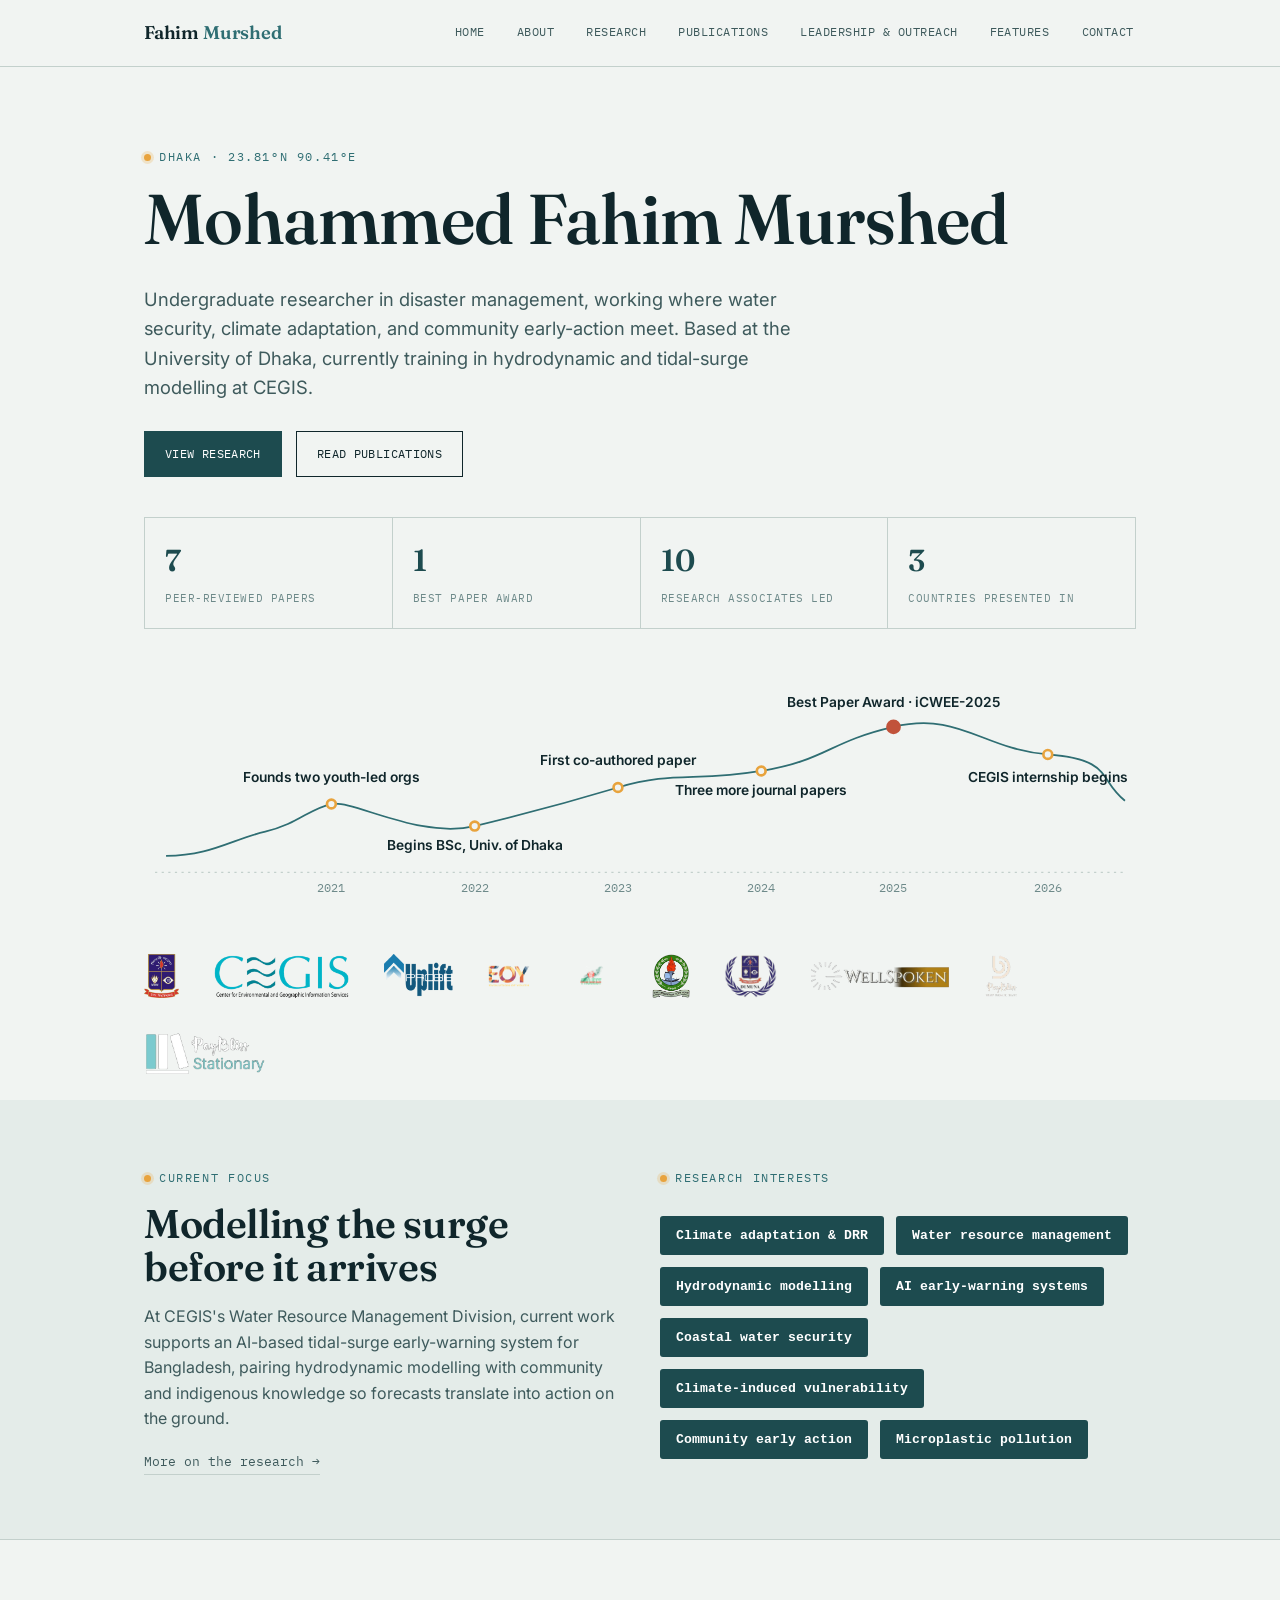
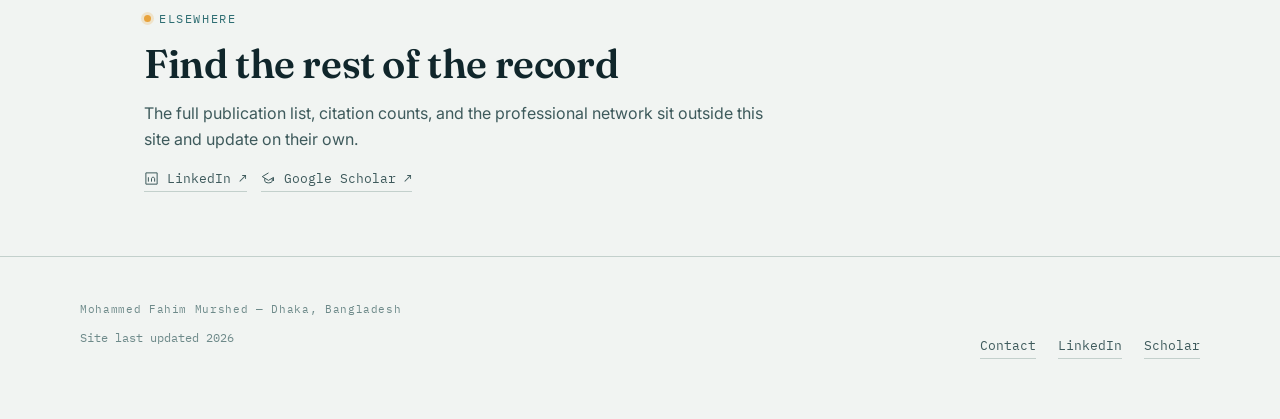
==== commit 916e8a3d: "Add files via upload" ====
--- a/index.html
+++ b/index.html
@@ -70,7 +70,7 @@
           <text class="tl-year" x="170" y="188" text-anchor="middle">2021</text>
         </g>
         <g class="tl-point"><circle cx="300" cy="128" r="4"/>
-          <text class="tl-text" x="300" y="108" text-anchor="middle">Begins BSc, Univ. of Dhaka</text>
+          <text class="tl-text" x="300" y="150" text-anchor="middle">Begins BSc, Univ. of Dhaka</text>
           <text class="tl-year" x="300" y="188" text-anchor="middle">2022</text>
         </g>
         <g class="tl-point"><circle cx="430" cy="93" r="4"/>
@@ -78,7 +78,7 @@
           <text class="tl-year" x="430" y="188" text-anchor="middle">2023</text>
         </g>
         <g class="tl-point"><circle cx="560" cy="78" r="4"/>
-          <text class="tl-text" x="560" y="58" text-anchor="middle">Three more journal papers</text>
+          <text class="tl-text" x="560" y="100" text-anchor="middle">Three more journal papers</text>
           <text class="tl-year" x="560" y="188" text-anchor="middle">2024</text>
         </g>
         <g class="tl-point major"><circle cx="680" cy="38" r="5.5"/>
@@ -86,7 +86,7 @@
           <text class="tl-year" x="680" y="188" text-anchor="middle">2025</text>
         </g>
         <g class="tl-point"><circle cx="820" cy="63" r="4"/>
-          <text class="tl-text" x="820" y="43" text-anchor="middle">CEGIS internship begins</text>
+          <text class="tl-text" x="820" y="88" text-anchor="middle">CEGIS internship begins</text>
           <text class="tl-year" x="820" y="188" text-anchor="middle">2026</text>
         </g>
       </svg>
--- a/css/style.css
+++ b/css/style.css
@@ -235,6 +235,19 @@
   display:block; margin-bottom:16px;
 }
 
+/* apps & tools */
+.app-grid{
+  display:grid; grid-template-columns:repeat(2,1fr); gap:26px;
+  margin-top:26px;
+}
+@media (max-width:700px){ .app-grid{ grid-template-columns:1fr; } }
+.app-card img.app-thumb{
+  width:100%; height:210px; object-fit:cover; display:block;
+  border-bottom:1px solid var(--hairline);
+}
+.app-card .meta{ padding:22px 26px 26px; }
+.app-card .meta h3, .app-card .meta .card-logo{ margin-top:0; }
+
 .entry{
   display:grid;
   grid-template-columns:160px 1fr;
